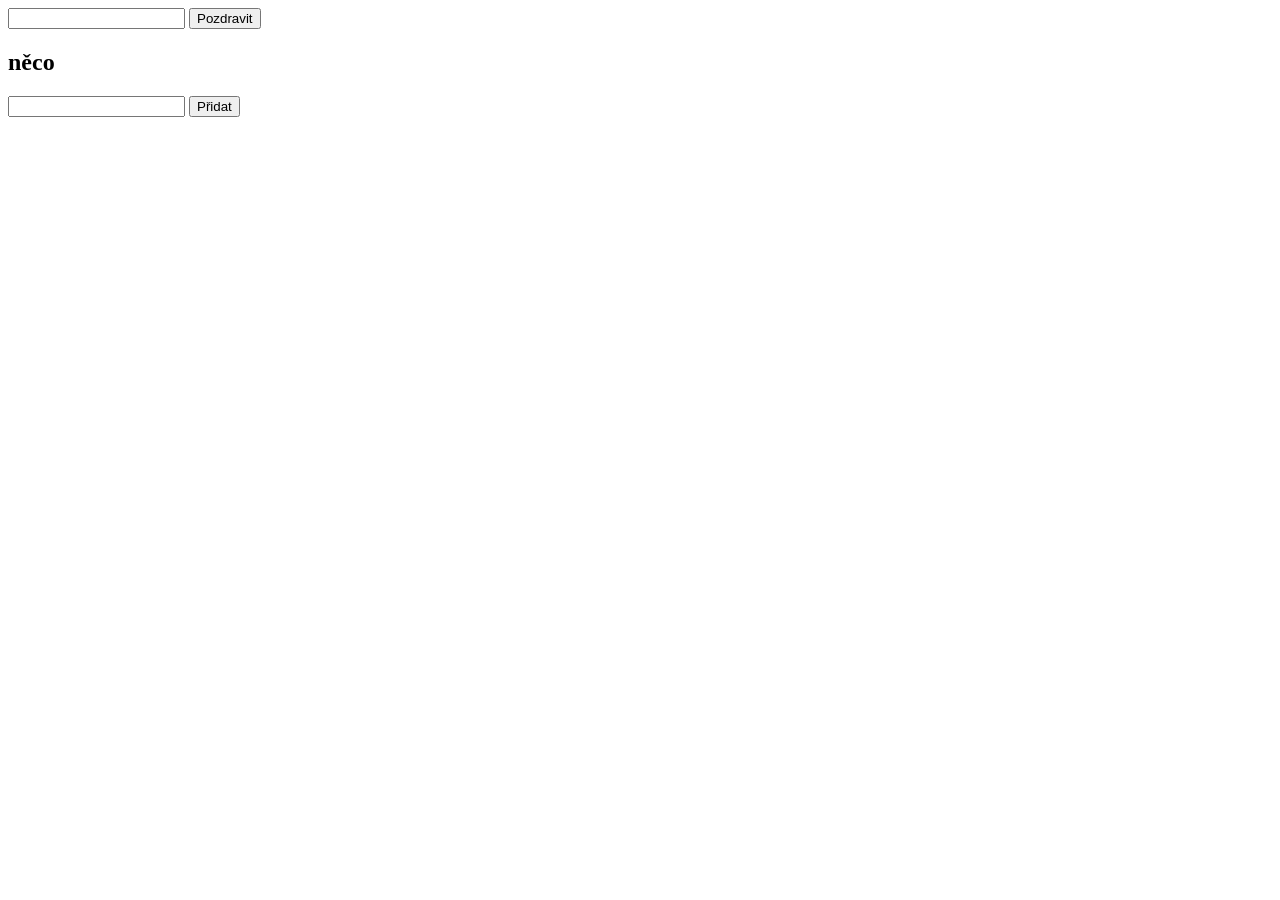
==== index.html @ 0518aa3e "Prvni verze Hyrax Clickeru" ====
<!DOCTYPE html>
<html lang="en">
<head>
    <meta charset="UTF-8">
    <meta name="viewport" content="width=device-width, initial-scale=1.0">
    <title>Document</title>
</head>
<body>
    <input id="jmeno" type="text"> <button id="btn">Pozdravit</button>
    <h2 id="vysledek">něco</h2>
    <input type="text" id="polozka">
    <button id="tlacitko">Přidat</button>
    <ul id="seznam"></ul>
    <script src="script.js"></script>
</body>
</html>
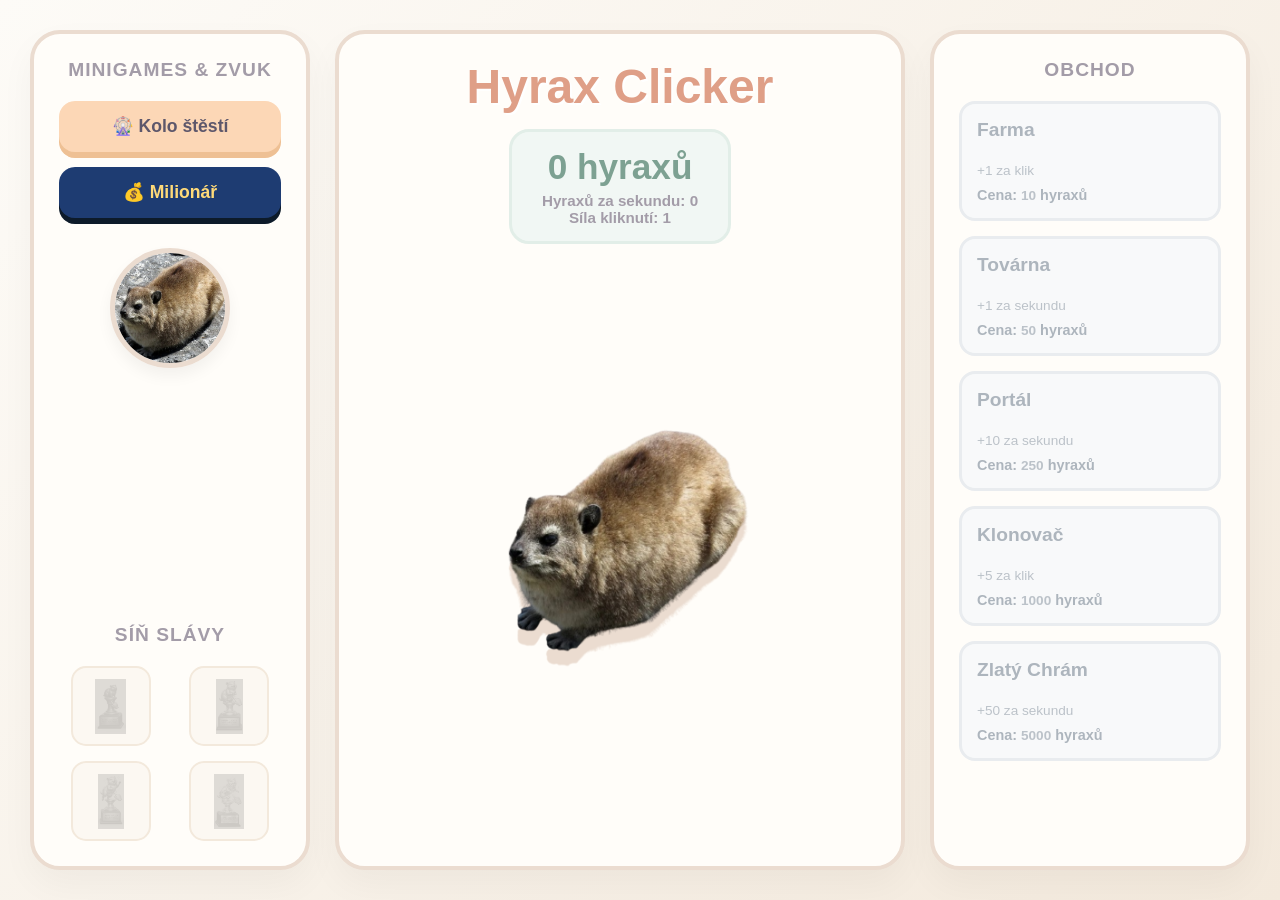
==== commit 91dc98db: "uprava minule soubory byli špatné" ====
--- a/index.html
+++ b/index.html
@@ -1,16 +1,138 @@
-<!DOCTYPE html>
-<html lang="en">
-<head>
-    <meta charset="UTF-8">
-    <meta name="viewport" content="width=device-width, initial-scale=1.0">
-    <title>Document</title>
-</head>
-<body>
-    <input id="jmeno" type="text"> <button id="btn">Pozdravit</button>
-    <h2 id="vysledek">něco</h2>
-    <input type="text" id="polozka">
-    <button id="tlacitko">Přidat</button>
-    <ul id="seznam"></ul>
-    <script src="script.js"></script>
-</body>
+<!DOCTYPE html>
+<html lang="cs">
+<head>
+    <meta charset="UTF-8">
+    <meta name="viewport" content="width=device-width, initial-scale=1.0">
+    <title>Hyrax Clicker</title>
+    <link rel="stylesheet" href="style.css">
+</head>
+<body>
+    <div id="rain-container"></div>
+
+    <div id="jackpot-overlay" class="hidden">
+        <img src="media/ijusthitthejackpot.gif" alt="Jackpot!" id="jackpot-gif">
+    </div>
+
+    <div id="wheel-modal" class="hidden">
+        <div class="wheel-content">
+            <h3>Kolo štěstí (Cena: 100 hyraxů)</h3>
+            <div class="wheel-wrapper">
+                <div id="wheel-pointer">▼</div>
+                <div id="wheel">
+                    <div class="wheel-text" style="--i:0">+150</div>
+                    <div class="wheel-text" style="--i:1">+50</div>
+                    <div class="wheel-text" style="--i:2">+100</div>
+                    <div class="wheel-text" style="--i:3">+20</div>
+                    <div class="wheel-text" style="--i:4">+80</div>
+                    <div class="wheel-text lose" style="--i:5">-10</div>
+                    <div class="wheel-text lose" style="--i:6">-50</div>
+                    <div class="wheel-text lose" style="--i:7">-30</div>
+                    <div class="wheel-text lose" style="--i:8">-80</div>
+                    <div class="wheel-text lose" style="--i:9">-20</div>
+                    <div class="wheel-text jackpot" style="--i:10">★★★</div>
+                </div>
+            </div>
+            <button id="btn-spin">Roztočit za 100 🦫</button>
+            <button id="btn-close-wheel">Zavřít</button>
+        </div>
+    </div>
+
+    <div id="milionar-modal" class="hidden">
+        <div class="milionar-content">
+            <h2>Chcete být milionářem?</h2>
+            <h3 id="milionar-question">Ke kterému zvířeti má z následujících hyrax nejblíže?</h3>
+            <div class="odpovedi">
+                <button class="odpoved" data-correct="false">A) Morče</button>
+                <button class="odpoved" data-correct="true">B) Slon</button>
+                <button class="odpoved" data-correct="false">C) Kapybara</button>
+                <button class="odpoved" data-correct="false">D) Svišť</button>
+            </div>
+        </div>
+    </div>
+
+    <div class="layout-grid">
+        <div class="panel left-panel">
+            <h3>Minigames & Zvuk</h3>
+            <div class="minigames-container">
+                <button id="btn-open-wheel" class="action-btn">🎡 Kolo štěstí</button>
+                <button id="btn-milionar" class="action-btn milionar-btn">💰 Milionář</button>
+            </div>
+
+            <div id="sound-hyrax-container">
+                <img src="media/hyrax.webp" alt="Zvukový Hyrax" id="sound-hyrax">
+            </div>
+
+            <h3 class="trophy-title">Síň slávy</h3>
+            <div id="trophies-container">
+                <div class="trophy-wrapper"><img src="media/bronz.png" id="trofej-bronzova" class="trophy"><span class="trophy-tooltip">Bronz (1k)</span></div>
+                <div class="trophy-wrapper"><img src="media/stribro.png" id="trofej-stribrna" class="trophy"><span class="trophy-tooltip">Stříbro (10k)</span></div>
+                <div class="trophy-wrapper"><img src="media/zlato.png" id="trofej-zlata" class="trophy"><span class="trophy-tooltip">Zlato (100k)</span></div>
+                <div class="trophy-wrapper"><img src="media/diamond.png" id="trofej-diamantova" class="trophy"><span class="trophy-tooltip">Diamant (1M)</span></div>
+            </div>
+        </div>
+
+        <div class="panel center-panel">
+            <header class="game-header">
+                <h1>Hyrax Clicker</h1>
+                <div class="score-box">
+                    <h2><span id="skore">0</span> hyraxů</h2>
+                    <p class="stats-text">Hyraxů za sekundu: <span id="skore-sec">0</span></p>
+                    <p class="stats-text">Síla kliknutí: <span id="skore-click">1</span></p>
+                </div>
+            </header>
+
+            <main class="click-section">
+                <div id="btn-hyrax">
+                    <img src="media/hyraxklikani.png" alt="Hyrax" id="hyrax-img">
+                </div>
+            </main>
+
+            <div id="jackpot-timer" class="hidden">
+                🔥 TRIPLE CLICK: <span id="timer-seconds">60</span>s 🔥
+            </div>
+        </div>
+
+        <div class="panel right-panel">
+            <h3>Obchod</h3>
+            <div class="shop-buttons">
+                <button id="btn-farma" class="shop-item">
+                    <strong>Farma</strong><br>
+                    <span>+1 za klik</span><br>
+                    <small>Cena: <span id="cena-farma">10</span> hyraxů</small>
+                </button>
+                <button id="btn-tovarna" class="shop-item">
+                    <strong>Továrna</strong><br>
+                    <span>+1 za sekundu</span><br>
+                    <small>Cena: <span id="cena-tovarna">50</span> hyraxů</small>
+                </button>
+                <button id="btn-portal" class="shop-item">
+                    <strong>Portál</strong><br>
+                    <span>+10 za sekundu</span><br>
+                    <small>Cena: <span id="cena-portal">250</span> hyraxů</small>
+                </button>
+                <button id="btn-klonovac" class="shop-item">
+                    <strong>Klonovač</strong><br>
+                    <span>+5 za klik</span><br>
+                    <small>Cena: <span id="cena-klonovac">1000</span> hyraxů</small>
+                </button>
+                <button id="btn-chram" class="shop-item">
+                    <strong>Zlatý Chrám</strong><br>
+                    <span>+50 za sekundu</span><br>
+                    <small>Cena: <span id="cena-chram">5000</span> hyraxů</small>
+                </button>
+            </div>
+        </div>
+    </div>
+
+    <audio id="audio-click" src="media/awawa.mp3"></audio>
+    <audio id="audio-jackpot" src="media/i-just-hit-the-jackpot.mp3" loop></audio>
+    <audio id="audio-milionar-start" src="media/milionare-start.mp3"></audio>
+    <audio id="audio-wait" src="media/cekani.mp3" loop></audio>
+    <audio id="audio-sure" src="media/areyousure.mp3"></audio>
+    <audio id="audio-final" src="media/finalanswer.mp3"></audio>
+    <audio id="audio-correct" src="media/spravne.mp3"></audio>
+    <audio id="audio-wrong" src="media/spatne.mp3"></audio>
+
+    <script src="script.js"></script>
+</body>
 </html>
--- a/style.css
+++ b/style.css
@@ -0,0 +1,564 @@
+* {
+    box-sizing: border-box;
+    margin: 0;
+    padding: 0;
+    font-family: 'Segoe UI', Tahoma, Geneva, Verdana, sans-serif;
+}
+
+body {
+    background: linear-gradient(135deg, #fdfbf7 0%, #f3e9dc 100%);
+    color: #5d576b;
+    height: 100vh;
+    display: flex;
+    justify-content: center;
+    align-items: center;
+    overflow: hidden;
+    position: relative;
+}
+
+.layout-grid {
+    display: grid;
+    grid-template-columns: 280px 1fr 320px;
+    gap: 25px;
+    width: 100vw;
+    max-width: 1400px;
+    height: 100vh;
+    padding: 30px;
+    z-index: 1;
+}
+
+.panel {
+    background-color: #fffdf9;
+    border-radius: 30px;
+    padding: 25px;
+    box-shadow: 0 15px 35px rgba(0, 0, 0, 0.04);
+    border: 4px solid #ebdcd0;
+    display: flex;
+    flex-direction: column;
+}
+
+.panel h3 {
+    text-align: center;
+    font-size: 1.2rem;
+    color: #a39ca8;
+    margin-bottom: 20px;
+    text-transform: uppercase;
+    letter-spacing: 1px;
+}
+
+.left-panel {
+    align-items: center;
+    justify-content: flex-start;
+}
+
+.minigames-container {
+    display: flex;
+    flex-direction: column;
+    gap: 15px;
+    width: 100%;
+    margin-bottom: 30px;
+}
+
+.action-btn {
+    width: 100%;
+    border: none;
+    padding: 15px;
+    border-radius: 16px;
+    font-weight: bold;
+    font-size: 1.1rem;
+    cursor: pointer;
+    transition: transform 0.1s, box-shadow 0.1s;
+}
+
+#btn-open-wheel {
+    background-color: #fcd7b6;
+    color: #5d576b;
+    box-shadow: 0 6px 0px #eec094;
+}
+
+#btn-open-wheel:active {
+    transform: translateY(4px);
+    box-shadow: 0 2px 0px #eec094;
+}
+
+.milionar-btn {
+    background-color: #1e3c72;
+    color: #ffda79;
+    box-shadow: 0 6px 0px #0d1b2a;
+}
+
+.milionar-btn:active {
+    transform: translateY(4px);
+    box-shadow: 0 2px 0px #0d1b2a;
+}
+
+#sound-hyrax-container {
+    width: 120px;
+    height: 120px;
+    border-radius: 50%;
+    overflow: hidden;
+    border: 5px solid #ebdcd0;
+    cursor: pointer;
+    box-shadow: 0 8px 15px rgba(0,0,0,0.05);
+    transition: transform 0.1s;
+    margin-bottom: 30px;
+}
+
+#sound-hyrax-container:active {
+    transform: scale(0.92);
+}
+
+#sound-hyrax {
+    width: 100%;
+    height: 100%;
+    object-fit: cover;
+}
+
+.trophy-title {
+    margin-top: auto;
+}
+
+#trophies-container {
+    display: grid;
+    grid-template-columns: 1fr 1fr;
+    gap: 15px;
+    width: 100%;
+    justify-items: center;
+}
+
+.trophy-wrapper {
+    position: relative;
+    display: flex;
+    justify-content: center;
+    align-items: center;
+    background: #fcf8f2;
+    border-radius: 15px;
+    width: 80px;
+    height: 80px;
+    border: 2px solid #f3e9dc;
+}
+
+.trophy {
+    width: 55px;
+    height: 55px;
+    object-fit: contain;
+    filter: grayscale(100%) brightness(0.4) opacity(0.2);
+    transition: all 0.5s cubic-bezier(0.175, 0.885, 0.32, 1.275);
+}
+
+.trophy.unlocked {
+    filter: grayscale(0%) brightness(1) opacity(1);
+    transform: scale(1.2);
+}
+
+.trophy-tooltip {
+    visibility: hidden;
+    background-color: #5d576b;
+    color: #fff;
+    text-align: center;
+    border-radius: 8px;
+    padding: 6px 12px;
+    position: absolute;
+    z-index: 20;
+    bottom: 110%;
+    font-size: 0.85rem;
+    white-space: nowrap;
+    opacity: 0;
+    transition: opacity 0.2s;
+    font-weight: bold;
+}
+
+.trophy-wrapper:hover .trophy-tooltip {
+    visibility: visible;
+    opacity: 1;
+}
+
+.center-panel {
+    justify-content: space-between;
+    align-items: center;
+    position: relative;
+}
+
+.game-header {
+    text-align: center;
+    width: 100%;
+}
+
+.game-header h1 {
+    font-size: 3rem;
+    color: #df9f87;
+    margin-bottom: 15px;
+    text-shadow: 2px 2px 0px #fff;
+}
+
+.score-box {
+    background-color: #f1f7f4;
+    padding: 15px 30px;
+    border-radius: 20px;
+    display: inline-block;
+    border: 3px solid #e2eee8;
+}
+
+.score-box h2 {
+    font-size: 2.2rem;
+    color: #7da192;
+    margin-bottom: 5px;
+}
+
+.stats-text {
+    font-size: 0.95rem;
+    color: #a39ca8;
+    font-weight: bold;
+}
+
+.click-section {
+    display: flex;
+    justify-content: center;
+    align-items: center;
+    flex-grow: 1;
+    width: 100%;
+    position: relative;
+}
+
+#btn-hyrax {
+    width: 280px;
+    height: 280px;
+    cursor: pointer;
+    display: flex;
+    justify-content: center;
+    align-items: center;
+    user-select: none;
+    transition: transform 0.05s;
+    position: relative;
+    z-index: 10;
+}
+
+#hyrax-img {
+    width: 100%;
+    height: 100%;
+    object-fit: contain;
+    filter: drop-shadow(0px 15px 0px #ebdcd0);
+    transition: filter 0.05s;
+}
+
+#btn-hyrax:active {
+    transform: translateY(8px);
+}
+
+#btn-hyrax:active #hyrax-img {
+    filter: drop-shadow(0px 5px 0px #ebdcd0);
+}
+
+.floating-text {
+    position: absolute;
+    color: #df9f87;
+    font-weight: 900;
+    font-size: 28px;
+    pointer-events: none;
+    animation: floatUp 0.8s cubic-bezier(0.25, 1, 0.5, 1) forwards;
+    z-index: 50;
+    text-shadow: 2px 2px 0px #fff, -1px -1px 0px #fff, 1px -1px 0px #fff, -1px 1px 0px #fff, 1px 1px 0px #fff;
+}
+
+@keyframes floatUp {
+    0% { transform: translateY(0) scale(1); opacity: 1; }
+    100% { transform: translateY(-120px) scale(1.3); opacity: 0; }
+}
+
+.right-panel {
+    overflow-y: auto;
+}
+
+.right-panel::-webkit-scrollbar {
+    width: 8px;
+}
+.right-panel::-webkit-scrollbar-thumb {
+    background-color: #ebdcd0;
+    border-radius: 10px;
+}
+
+.shop-buttons {
+    display: flex;
+    flex-direction: column;
+    gap: 15px;
+}
+
+.shop-item {
+    background-color: #f8f9fa;
+    color: #adb5bd;
+    border: 3px solid #e9ecef;
+    padding: 15px;
+    border-radius: 16px;
+    font-size: 1rem;
+    cursor: default;
+    transition: all 0.3s cubic-bezier(0.25, 0.8, 0.25, 1);
+    text-align: left;
+    position: relative;
+    overflow: hidden;
+}
+
+.shop-item strong {
+    font-size: 1.2rem;
+    display: block;
+    margin-bottom: 2px;
+}
+
+.shop-item span {
+    font-size: 0.85rem;
+    opacity: 0.8;
+}
+
+.shop-item small {
+    display: block;
+    margin-top: 8px;
+    font-weight: bold;
+    font-size: 0.9rem;
+}
+
+.shop-item.affordable {
+    color: white;
+    border: none;
+    cursor: pointer;
+    transform: translateY(0);
+}
+
+#btn-farma.affordable { background-color: #b2cfcb; box-shadow: 0 6px 0px #91b5b0; }
+#btn-tovarna.affordable { background-color: #d1b3c4; box-shadow: 0 6px 0px #b595a8; }
+#btn-portal.affordable { background-color: #b8c0e0; box-shadow: 0 6px 0px #9ca5c8; }
+#btn-klonovac.affordable { background-color: #fcd7b6; box-shadow: 0 6px 0px #eec094; color: #5d576b; }
+#btn-chram.affordable { background-color: #ffda79; box-shadow: 0 6px 0px #e0b84c; color: #5d576b; }
+
+.shop-item.affordable:active {
+    transform: translateY(4px);
+    box-shadow: 0 2px 0px rgba(0,0,0,0.1) !important;
+}
+
+#wheel-modal {
+    position: fixed;
+    top: 0;
+    left: 0;
+    width: 100vw;
+    height: 100vh;
+    background-color: rgba(0,0,0,0.5);
+    display: flex;
+    justify-content: center;
+    align-items: center;
+    z-index: 100;
+}
+
+.wheel-content {
+    background-color: #fffdf9;
+    padding: 30px;
+    border-radius: 30px;
+    text-align: center;
+    border: 6px solid #f3e9dc;
+    display: flex;
+    flex-direction: column;
+    align-items: center;
+    gap: 20px;
+    box-shadow: 0 20px 50px rgba(0,0,0,0.2);
+}
+
+.wheel-wrapper {
+    position: relative;
+    width: 300px;
+    height: 300px;
+}
+
+#wheel-pointer {
+    position: absolute;
+    top: -15px;
+    left: 50%;
+    transform: translateX(-50%);
+    font-size: 30px;
+    color: #df9f87;
+    z-index: 10;
+    filter: drop-shadow(0 4px 2px rgba(0,0,0,0.1));
+}
+
+#wheel {
+    width: 100%;
+    height: 100%;
+    border-radius: 50%;
+    border: 8px solid #ebdcd0;
+    background: conic-gradient(
+        #b2cfcb 0deg 32.7deg, #fcd7b6 32.7deg 65.4deg, #b2cfcb 65.4deg 98.1deg, #fcd7b6 98.1deg 130.8deg, #b2cfcb 130.8deg 163.5deg,
+        #d1b3c4 163.5deg 196.2deg, #b8c0e0 196.2deg 228.9deg, #d1b3c4 228.9deg 261.6deg, #b8c0e0 261.6deg 294.3deg, #d1b3c4 294.3deg 327deg,
+        #ffda79 327deg 360deg
+    );
+    transition: transform 4s cubic-bezier(0.15, 0.85, 0.35, 1);
+    position: relative;
+    box-shadow: inset 0 0 20px rgba(0,0,0,0.05);
+}
+
+.wheel-text {
+    position: absolute;
+    top: 10px;
+    left: 50%;
+    transform-origin: 50% 134px;
+    transform: translateX(-50%) rotate(calc(16.35deg + var(--i) * 32.72deg));
+    font-weight: 900;
+    font-size: 16px;
+    color: #4a4453;
+    z-index: 2;
+}
+
+.wheel-text.lose { color: #a84848; }
+.wheel-text.jackpot { color: #d68915; font-size: 20px; letter-spacing: -1px; }
+
+#btn-spin, #btn-close-wheel {
+    padding: 12px 25px;
+    border-radius: 12px;
+    border: none;
+    font-weight: bold;
+    font-size: 1.1rem;
+    cursor: pointer;
+}
+
+#btn-spin { background-color: #7da192; color: white; box-shadow: 0 4px 0px #5e8273; }
+#btn-spin:active { transform: translateY(2px); box-shadow: 0 2px 0px #5e8273; }
+#btn-close-wheel { background-color: #a39ca8; color: white; box-shadow: 0 4px 0px #867e8c; }
+#btn-close-wheel:active { transform: translateY(2px); box-shadow: 0 2px 0px #867e8c; }
+
+#milionar-modal {
+    position: fixed;
+    top: 0;
+    left: 0;
+    width: 100vw;
+    height: 100vh;
+    background-color: rgba(0,0,0,0.92);
+    display: flex;
+    justify-content: center;
+    align-items: center;
+    z-index: 300;
+}
+
+.milionar-content {
+    background: linear-gradient(135deg, #020617 0%, #0f172a 100%);
+    color: white;
+    padding: 45px;
+    border-radius: 30px;
+    border: 4px solid #ffda79;
+    text-align: center;
+    width: 90%;
+    max-width: 700px;
+    box-shadow: 0 0 80px rgba(255, 218, 121, 0.3);
+}
+
+.milionar-content h2 {
+    color: #ffda79;
+    margin-bottom: 25px;
+    font-size: 2.4rem;
+    text-transform: uppercase;
+    letter-spacing: 2px;
+}
+
+.milionar-content h3 {
+    margin-bottom: 40px;
+    font-size: 1.5rem;
+    font-weight: 500;
+    line-height: 1.5;
+}
+
+.odpovedi {
+    display: grid;
+    grid-template-columns: 1fr 1fr;
+    gap: 20px;
+}
+
+.odpoved {
+    background-color: #1e293b;
+    color: #e2e8f0;
+    border: 3px solid #475569;
+    padding: 20px;
+    border-radius: 40px;
+    font-weight: bold;
+    font-size: 1.2rem;
+    cursor: pointer;
+    transition: all 0.2s;
+    text-align: left;
+    padding-left: 35px;
+}
+
+.odpoved:hover {
+    background-color: #e2ba43;
+    color: #020617;
+    border-color: #ffda79;
+}
+
+.odpoved.selected {
+    background-color: #d97706;
+    color: white;
+    border-color: #ffda79;
+    animation: blink 0.5s linear infinite alternate;
+}
+
+@keyframes blink {
+    0% { opacity: 0.7; }
+    100% { opacity: 1; }
+}
+
+#jackpot-overlay {
+    position: fixed;
+    top: 0;
+    left: 0;
+    width: 100vw;
+    height: 100vh;
+    background-color: rgba(255,255,255,0.75);
+    display: flex;
+    justify-content: center;
+    align-items: center;
+    z-index: 200;
+}
+
+#jackpot-gif {
+    max-width: 85%;
+    max-height: 85%;
+    border-radius: 30px;
+    border: 8px solid #ffda79;
+    box-shadow: 0 0 50px rgba(255, 218, 121, 0.6);
+}
+
+#jackpot-timer {
+    position: absolute;
+    bottom: 20px;
+    left: 50%;
+    transform: translateX(-50%);
+    background-color: #ffda79;
+    color: #000;
+    padding: 12px 25px;
+    border-radius: 50px;
+    font-weight: 900;
+    font-size: 1.3rem;
+    box-shadow: 0 6px 0px #e0b84c;
+    z-index: 10;
+    letter-spacing: 1px;
+}
+
+#rain-container {
+    position: fixed;
+    top: 0;
+    left: 0;
+    width: 100vw;
+    height: 100vh;
+    pointer-events: none;
+    z-index: 150;
+    overflow: hidden;
+}
+
+.rain-drop {
+    position: absolute;
+    top: -100px;
+    width: 65px;
+    height: 65px;
+    object-fit: contain;
+    animation: rainFall linear forwards;
+}
+
+@keyframes rainFall {
+    to { transform: translateY(120vh) rotate(360deg); }
+}
+
+.hidden {
+    display: none !important;
+}
